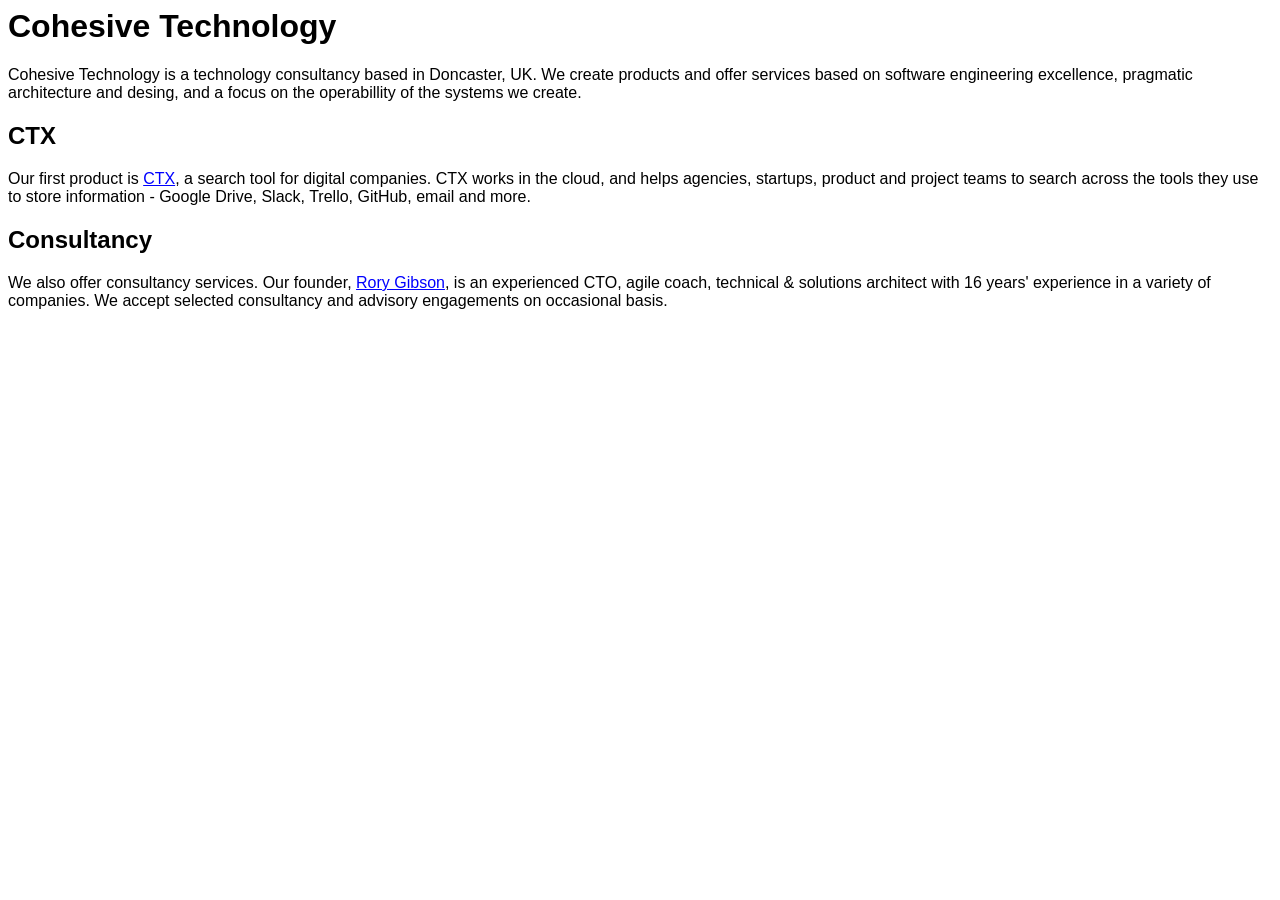
==== index.html @ 454f883f "First version" ====
<html xmlns="http://www.w3.org/1999/xhtml">
    <head>
        <title>Cohesive Technology, makers of CTX</title>
        <link rel="stylesheet" href="site.css" />
        <meta name="google-site-verification" content="IQySKSCemiIQDpsCNLK5K3TGv6FO9pZuAysWC8nieXM" />

        <!-- Global site tag (gtag.js) - Google Analytics -->
        <script async src="https://www.googletagmanager.com/gtag/js?id=UA-115935846-1"></script>
        <script>
         window.dataLayer = window.dataLayer || [];
         function gtag(){dataLayer.push(arguments);}
         gtag('js', new Date());

         gtag('config', 'UA-115935846-1');
        </script>
        <meta name="viewport" content="width=device-width, initial-scale=1.0">
    </head>

    <body>
        <h1>Cohesive Technology</h1>

        <p>Cohesive Technology is a technology consultancy based in Doncaster, UK. We create products and offer services based on software engineering excellence, pragmatic architecture and desing, and a focus on the operabillity of the systems we create.</p>


        <h2>CTX</h2>

        <p>Our first product is <a href="https://getctx.io">CTX</a>, a search tool for digital companies. CTX works in the cloud, and helps agencies, startups, product and project teams to search across the tools they use to store information - Google Drive, Slack, Trello, GitHub, email and more.</p>


        <h2>Consultancy</h2>
        <p>We also offer consultancy services. Our founder, <a href="http://rorygibson.me">Rory Gibson</a>, is an experienced CTO, agile coach, technical & solutions architect with 16 years' experience in a variety of companies. We accept selected consultancy and advisory engagements on occasional basis.</p>

    </body>
</html>
---- site.css ----
body {
  font-family: Arial;
  font-size: 16px;
}

a, a:visited, a:active, a:hover {
  color: blue;
}

ul {
  list-style-type: none;
  padding: 0;
}

li {
  display: inline;

}

li:not(:first-child):before {
  content: " | ";
}


img {
  float: right;
  width: 118px;
}
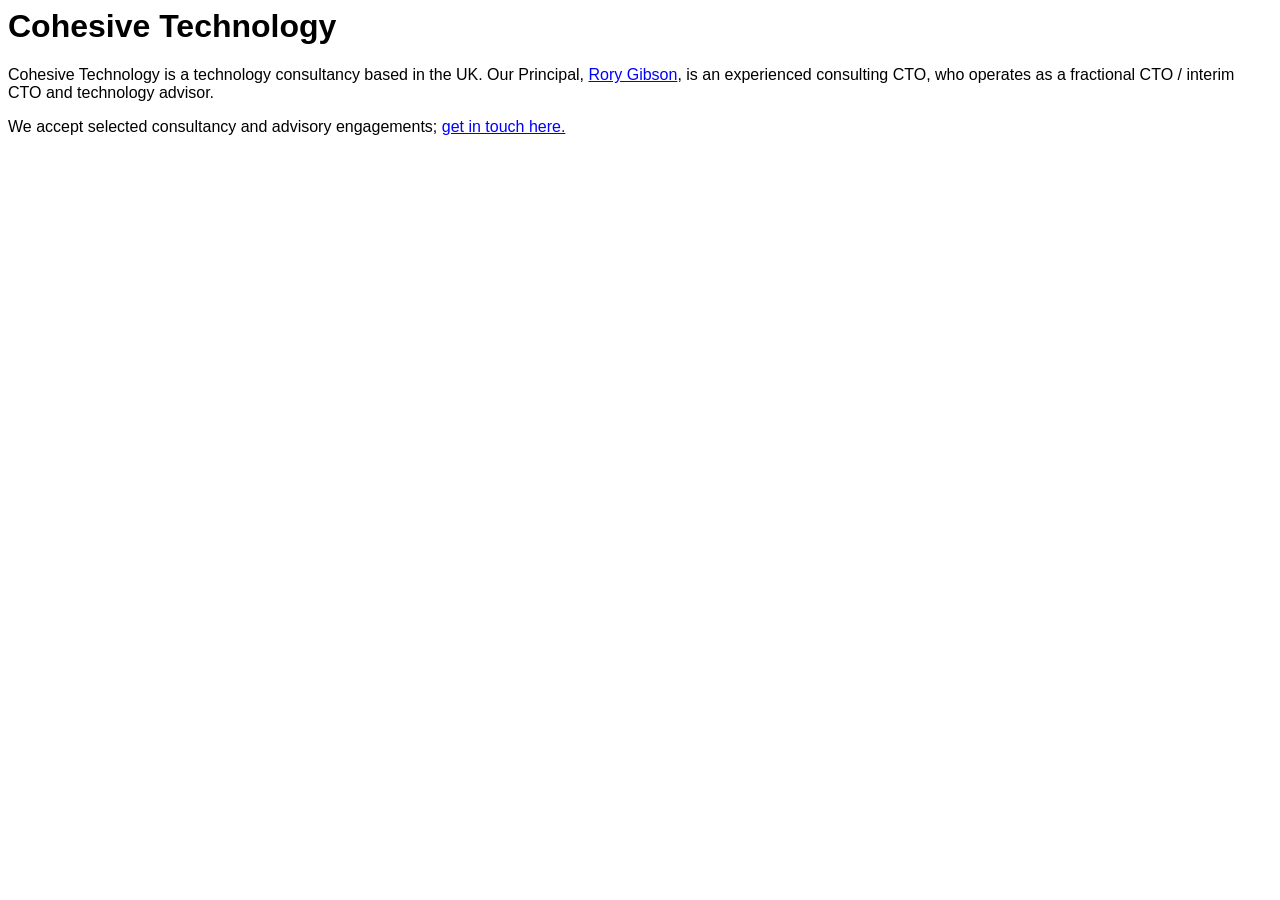
==== commit b611010a: "Update content" ====
--- a/index.html
+++ b/index.html
@@ -19,16 +19,9 @@
     <body>
         <h1>Cohesive Technology</h1>
 
-        <p>Cohesive Technology is a technology consultancy based in Doncaster, UK. We create products and offer services based on software engineering excellence, pragmatic architecture and desing, and a focus on the operabillity of the systems we create.</p>
+        <p>Cohesive Technology is a technology consultancy based in the UK. Our Principal, <a href="https://rorygibson.me">Rory Gibson</a>, is an experienced consulting CTO, who operates as a fractional CTO / interim CTO and technology advisor.</p>
 
-
-        <h2>CTX</h2>
-
-        <p>Our first product is <a href="https://getctx.io">CTX</a>, a search tool for digital companies. CTX works in the cloud, and helps agencies, startups, product and project teams to search across the tools they use to store information - Google Drive, Slack, Trello, GitHub, email and more.</p>
-
-
-        <h2>Consultancy</h2>
-        <p>We also offer consultancy services. Our founder, <a href="http://rorygibson.me">Rory Gibson</a>, is an experienced CTO, agile coach, technical & solutions architect with 16 years' experience in a variety of companies. We accept selected consultancy and advisory engagements on occasional basis.</p>
+        <p>We accept selected consultancy and advisory engagements; <a href="mailto:rg@rorygibson.me">get in touch here.</a></p>
 
     </body>
 </html>
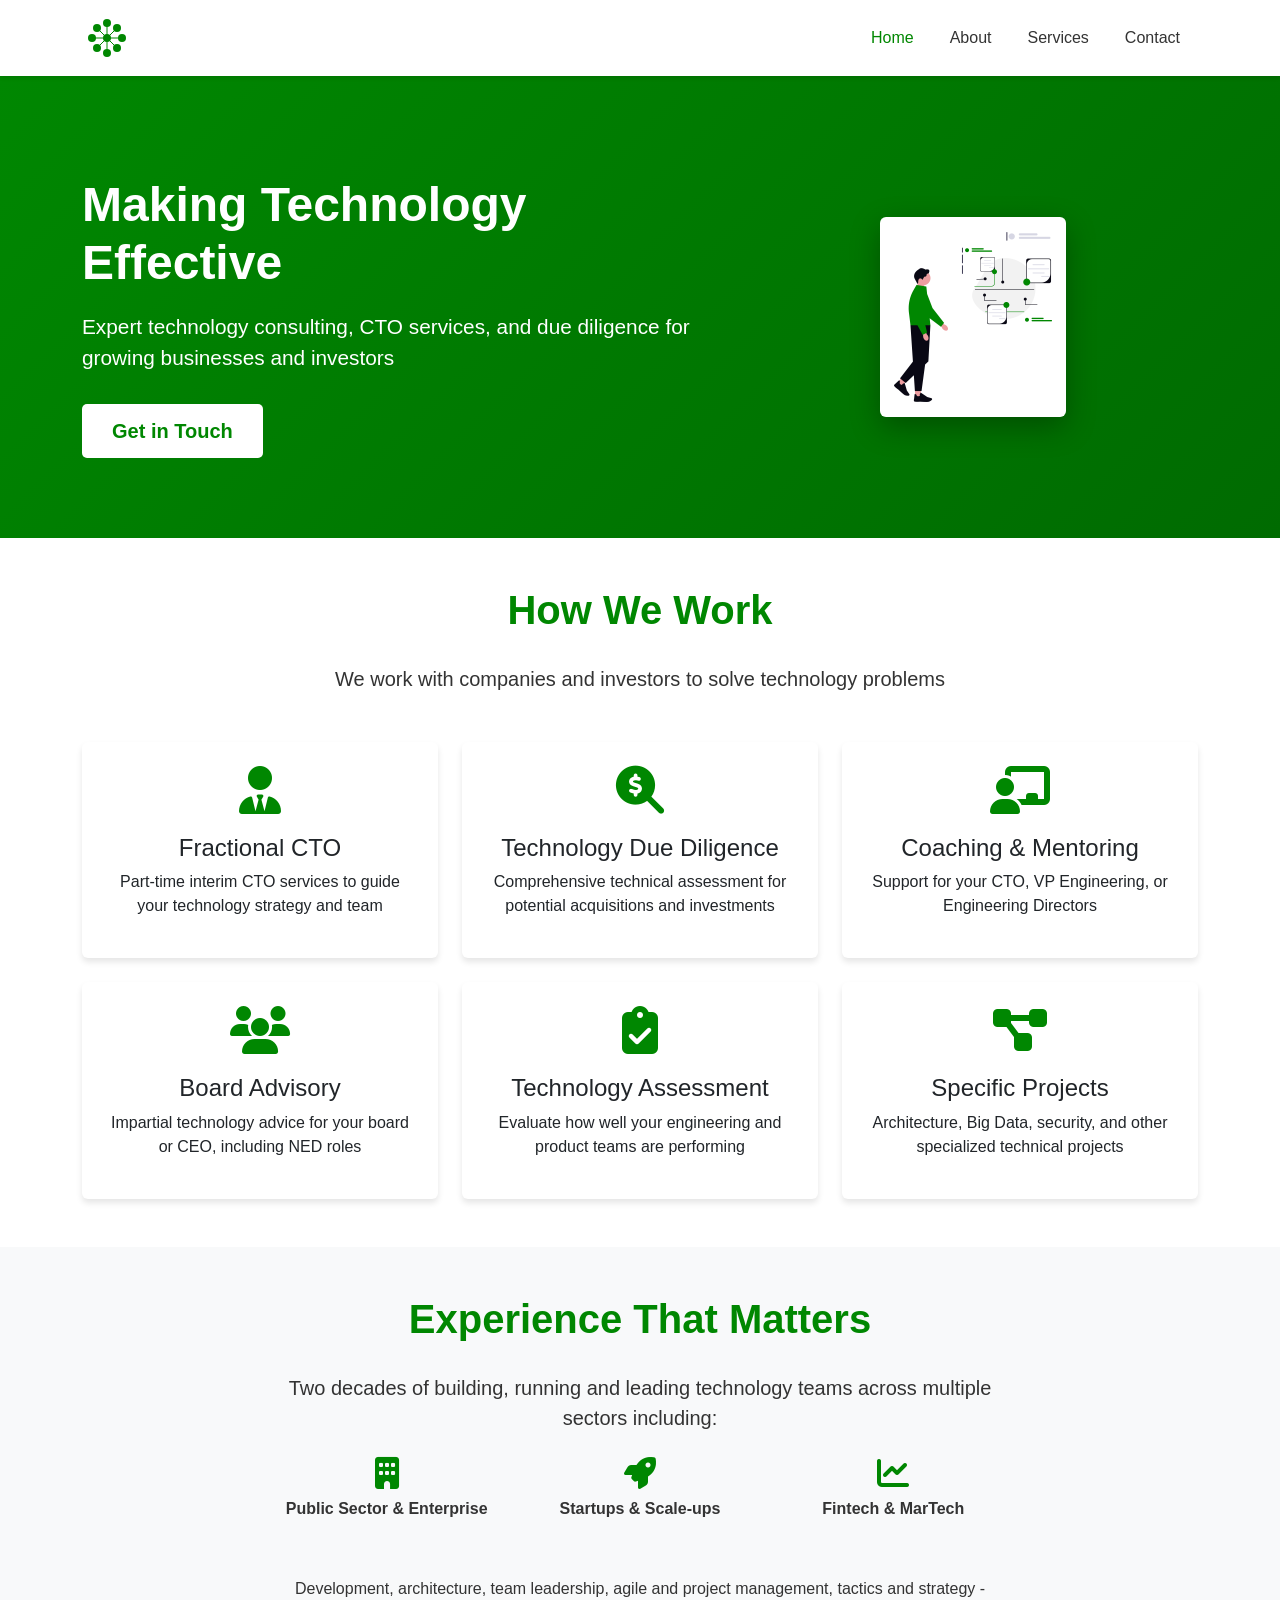
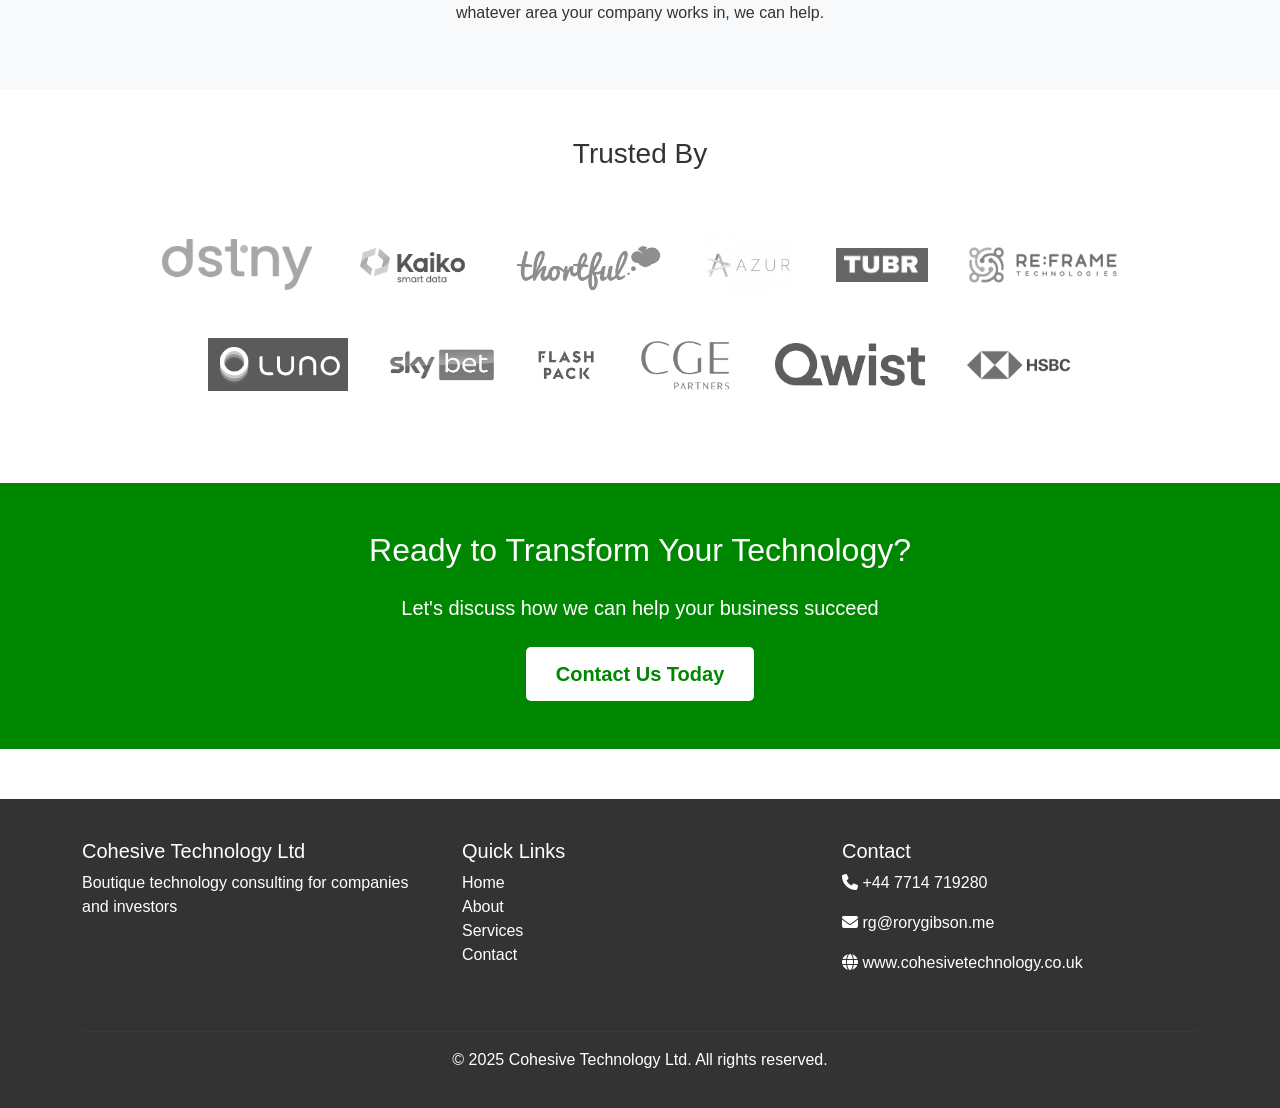
==== commit e47a9c09: "New version uploaded" ====
--- a/index.html
+++ b/index.html
@@ -1,27 +1,242 @@
-<html xmlns="http://www.w3.org/1999/xhtml">
-    <head>
-        <title>Cohesive Technology, makers of CTX</title>
-        <link rel="stylesheet" href="site.css" />
-        <meta name="google-site-verification" content="IQySKSCemiIQDpsCNLK5K3TGv6FO9pZuAysWC8nieXM" />
-
-        <!-- Global site tag (gtag.js) - Google Analytics -->
-        <script async src="https://www.googletagmanager.com/gtag/js?id=UA-115935846-1"></script>
-        <script>
-         window.dataLayer = window.dataLayer || [];
-         function gtag(){dataLayer.push(arguments);}
-         gtag('js', new Date());
-
-         gtag('config', 'UA-115935846-1');
-        </script>
-        <meta name="viewport" content="width=device-width, initial-scale=1.0">
-    </head>
-
-    <body>
-        <h1>Cohesive Technology</h1>
-
-        <p>Cohesive Technology is a technology consultancy based in the UK. Our Principal, <a href="https://rorygibson.me">Rory Gibson</a>, is an experienced consulting CTO, who operates as a fractional CTO / interim CTO and technology advisor.</p>
-
-        <p>We accept selected consultancy and advisory engagements; <a href="mailto:rg@rorygibson.me">get in touch here.</a></p>
-
-    </body>
+<!DOCTYPE html>
+<html lang="en">
+<head>
+    <meta charset="UTF-8">
+    <meta name="viewport" content="width=device-width, initial-scale=1.0">
+    <title>Cohesive Technology - Making Technology Effective</title>
+    <link href="https://cdn.jsdelivr.net/npm/bootstrap@5.3.0/dist/css/bootstrap.min.css" rel="stylesheet">
+    <link href="https://cdnjs.cloudflare.com/ajax/libs/font-awesome/6.4.0/css/all.min.css" rel="stylesheet">
+    <link href="styles.css" rel="stylesheet">
+
+    <meta name="google-site-verification" content="IQySKSCemiIQDpsCNLK5K3TGv6FO9pZuAysWC8nieXM" />
+
+    <!-- Global site tag (gtag.js) - Google Analytics -->
+    <script async src="https://www.googletagmanager.com/gtag/js?id=UA-115935846-1"></script>
+    <script>
+     window.dataLayer = window.dataLayer || [];
+     function gtag(){dataLayer.push(arguments);}
+     gtag('js', new Date());
+
+     gtag('config', 'UA-115935846-1');
+    </script>
+</head>
+<body>
+    <!-- Navigation -->
+    <nav class="navbar navbar-expand-lg navbar-light sticky-top">
+        <div class="container">
+            <a class="navbar-brand" href="index.html">
+                <img src="data:image/svg+xml,%3Csvg xmlns='http://www.w3.org/2000/svg' viewBox='0 0 100 100'%3E%3Ccircle cx='50' cy='50' r='8' fill='%23008701'/%3E%3Ccircle cx='50' cy='20' r='8' fill='%23008701'/%3E%3Ccircle cx='50' cy='80' r='8' fill='%23008701'/%3E%3Ccircle cx='20' cy='50' r='8' fill='%23008701'/%3E%3Ccircle cx='80' cy='50' r='8' fill='%23008701'/%3E%3Ccircle cx='30' cy='30' r='8' fill='%23008701'/%3E%3Ccircle cx='70' cy='70' r='8' fill='%23008701'/%3E%3Ccircle cx='70' cy='30' r='8' fill='%23008701'/%3E%3Ccircle cx='30' cy='70' r='8' fill='%23008701'/%3E%3Cline x1='50' y1='50' x2='50' y2='20' stroke='%23008701' stroke-width='2'/%3E%3Cline x1='50' y1='50' x2='50' y2='80' stroke='%23008701' stroke-width='2'/%3E%3Cline x1='50' y1='50' x2='20' y2='50' stroke='%23008701' stroke-width='2'/%3E%3Cline x1='50' y1='50' x2='80' y2='50' stroke='%23008701' stroke-width='2'/%3E%3Cline x1='50' y1='50' x2='30' y2='30' stroke='%23008701' stroke-width='2'/%3E%3Cline x1='50' y1='50' x2='70' y2='70' stroke='%23008701' stroke-width='2'/%3E%3Cline x1='50' y1='50' x2='70' y2='30' stroke='%23008701' stroke-width='2'/%3E%3Cline x1='50' y1='50' x2='30' y2='70' stroke='%23008701' stroke-width='2'/%3E%3C/svg%3E" alt="Cohesive Technology">
+            </a>
+            <button class="navbar-toggler" type="button" data-bs-toggle="collapse" data-bs-target="#navbarNav">
+                <span class="navbar-toggler-icon"></span>
+            </button>
+            <div class="collapse navbar-collapse justify-content-end" id="navbarNav">
+                <ul class="navbar-nav">
+                    <li class="nav-item"><a class="nav-link active" href="index.html">Home</a></li>
+                    <li class="nav-item"><a class="nav-link" href="about.html">About</a></li>
+                    <li class="nav-item"><a class="nav-link" href="services.html">Services</a></li>
+                    <li class="nav-item"><a class="nav-link" href="contact.html">Contact</a></li>
+                </ul>
+            </div>
+        </div>
+    </nav>
+
+    <!-- Hero Section -->
+    <section class="hero">
+        <div class="container">
+            <div class="row align-items-center">
+                <div class="col-lg-7 mb-4 mb-lg-0">
+                    <h1>Making Technology Effective</h1>
+                    <p>Expert technology consulting, CTO services, and due diligence for growing businesses and investors</p>
+                    <a href="contact.html" class="btn btn-primary btn-lg">Get in Touch</a>
+                </div>
+                <div class="col-lg-5">
+                    <div class="hero-image-placeholder">
+                        <img src="undraw_visionary-technology_f6b3.png" alt="Hero Image" class="img-fluid rounded" style="height: 200px;">
+                    </div>
+                </div>
+            </div>
+        </div>
+    </section>
+
+    <!-- What We Do Section -->
+    <section class="py-5">
+        <div class="container">
+            <h2 class="section-title text-center">How We Work</h2>
+            <p class="lead text-center mb-5">We work with companies and investors to solve technology problems</p>
+            <div class="row g-4">
+                <div class="col-md-6 col-lg-4">
+                    <div class="card service-card">
+                        <div class="card-body text-center p-4">
+                            <i class="fas fa-user-tie service-icon"></i>
+                            <h4>Fractional CTO</h4>
+                            <p>Part-time interim CTO services to guide your technology strategy and team</p>
+                        </div>
+                    </div>
+                </div>
+                <div class="col-md-6 col-lg-4">
+                    <div class="card service-card">
+                        <div class="card-body text-center p-4">
+                            <i class="fas fa-search-dollar service-icon"></i>
+                            <h4>Technology Due Diligence</h4>
+                            <p>Comprehensive technical assessment for potential acquisitions and investments</p>
+                        </div>
+                    </div>
+                </div>
+                <div class="col-md-6 col-lg-4">
+                    <div class="card service-card">
+                        <div class="card-body text-center p-4">
+                            <i class="fas fa-chalkboard-teacher service-icon"></i>
+                            <h4>Coaching & Mentoring</h4>
+                            <p>Support for your CTO, VP Engineering, or Engineering Directors</p>
+                        </div>
+                    </div>
+                </div>
+                <div class="col-md-6 col-lg-4">
+                    <div class="card service-card">
+                        <div class="card-body text-center p-4">
+                            <i class="fas fa-users service-icon"></i>
+                            <h4>Board Advisory</h4>
+                            <p>Impartial technology advice for your board or CEO, including NED roles</p>
+                        </div>
+                    </div>
+                </div>
+                <div class="col-md-6 col-lg-4">
+                    <div class="card service-card">
+                        <div class="card-body text-center p-4">
+                            <i class="fas fa-clipboard-check service-icon"></i>
+                            <h4>Technology Assessment</h4>
+                            <p>Evaluate how well your engineering and product teams are performing</p>
+                        </div>
+                    </div>
+                </div>
+                <div class="col-md-6 col-lg-4">
+                    <div class="card service-card">
+                        <div class="card-body text-center p-4">
+                            <i class="fas fa-project-diagram service-icon"></i>
+                            <h4>Specific Projects</h4>
+                            <p>Architecture, Big Data, security, and other specialized technical projects</p>
+                        </div>
+                    </div>
+                </div>
+            </div>
+        </div>
+    </section>
+
+    <!-- Experience Section -->
+    <section class="py-5 bg-light">
+        <div class="container">
+            <div class="row">
+                <div class="col-lg-8 mx-auto text-center">
+                    <h2 class="section-title">Experience That Matters</h2>
+                    <p class="lead">Two decades of building, running and leading technology teams across multiple sectors including:</p>
+                    <div class="row mt-4">
+                        <div class="col-md-4 mb-3">
+                            <i class="fas fa-building fa-2x mb-2" style="color: var(--brand-green)"></i>
+                            <p><strong>Public Sector & Enterprise</strong></p>
+                        </div>
+                        <div class="col-md-4 mb-3">
+                            <i class="fas fa-rocket fa-2x mb-2" style="color: var(--brand-green)"></i>
+                            <p><strong>Startups & Scale-ups</strong></p>
+                        </div>
+                        <div class="col-md-4 mb-3">
+                            <i class="fas fa-chart-line fa-2x mb-2" style="color: var(--brand-green)"></i>
+                            <p><strong>Fintech & MarTech</strong></p>
+                        </div>
+                    </div>
+                    <p class="mt-4">Development, architecture, team leadership, agile and project management, tactics and strategy - whatever area your company works in, we can help.</p>
+                </div>
+            </div>
+        </div>
+    </section>
+
+    <!-- Clients Section -->
+    <section class="py-5">
+        <div class="container">
+            <h3 class="text-center mb-4" style="color: var(--dark-gray)">Trusted By</h3>
+            <div class="company-list">
+                <div class="company-item">
+                    <img src="dstny.png" alt="dstny" class="company-logo-img">
+                </div>
+                <div class="company-item">
+                    <img src="kaiko.png" alt="kaiko" class="company-logo-img">
+                </div>
+                <div class="company-item">
+                    <img src="thortful.jpg" alt="thortful" class="company-logo-img">
+                </div>
+                <div class="company-item">
+                    <img src="azur.png" alt="azur" class="company-logo-img">
+                </div>
+                <div class="company-item">
+                    <img src="tubr.png" alt="tubr" class="company-logo-img">
+                </div>
+                <div class="company-item">
+                    <img src="reframe.png" alt="reframe" class="company-logo-img">
+                </div>
+                <div class="company-item">
+                    <img src="luno.png" alt="luno" class="company-logo-img">
+                </div>
+                <div class="company-item">
+                    <img src="skybet.png" alt="skybet" class="company-logo-img">
+                </div>
+                <div class="company-item">
+                    <img src="flashpack.png" alt="flashpack" class="company-logo-img">
+                </div>
+                <div class="company-item">
+                    <img src="cge.png" alt="CGE Partners" class="company-logo-img">
+                </div>
+                <div class="company-item">
+                    <img src="qwist.png" alt="Qwist GmbH" class="company-logo-img">
+                </div>
+                <div class="company-item">
+                    <img src="hsbc.png" alt="HSBC" class="company-logo-img">
+                </div>
+            </div>
+        </div>
+    </section>
+
+    <!-- CTA Section -->
+    <section class="py-5" style="background-color: var(--brand-green); color: white;">
+        <div class="container text-center">
+            <h2 class="mb-4">Ready to Transform Your Technology?</h2>
+            <p class="lead mb-4">Let's discuss how we can help your business succeed</p>
+            <a href="contact.html" class="btn btn-primary btn-lg">Contact Us Today</a>
+        </div>
+    </section>
+
+    <!-- Footer -->
+    <footer>
+        <div class="container">
+            <div class="row">
+                <div class="col-md-4 mb-4">
+                    <h5>Cohesive Technology Ltd</h5>
+                    <p>Boutique technology consulting for companies and investors</p>
+                </div>
+                <div class="col-md-4 mb-4">
+                    <h5>Quick Links</h5>
+                    <ul class="list-unstyled">
+                        <li><a href="index.html">Home</a></li>
+                        <li><a href="about.html">About</a></li>
+                        <li><a href="services.html">Services</a></li>
+                        <li><a href="contact.html">Contact</a></li>
+                    </ul>
+                </div>
+                <div class="col-md-4 mb-4">
+                    <h5>Contact</h5>
+                    <p><i class="fas fa-phone"></i> +44 7714 719280</p>
+                    <p><i class="fas fa-envelope"></i> <a href="mailto:rg@rorygibson.me">rg@rorygibson.me</a></p>
+                    <p><i class="fas fa-globe"></i> <a href="http://www.cohesivetechnology.co.uk">www.cohesivetechnology.co.uk</a></p>
+                </div>
+            </div>
+            <hr style="border-color: rgba(255,255,255,0.1)">
+            <div class="text-center">
+                <p>&copy; 2025 Cohesive Technology Ltd. All rights reserved.</p>
+            </div>
+        </div>
+    </footer>
+
+    <script src="https://code.jquery.com/jquery-3.7.0.min.js"></script>
+    <script src="https://cdn.jsdelivr.net/npm/bootstrap@5.3.0/dist/js/bootstrap.bundle.min.js"></script>
+    <script src="index.js"></script>
+</body>
 </html>
--- a/styles.css
+++ b/styles.css
@@ -0,0 +1,317 @@
+:root {
+    --brand-green: #008701;
+    --dark-gray: #333333;
+    --light-gray: #f8f9fa;
+}
+
+body {
+    font-family: 'Segoe UI', Tahoma, Geneva, Verdana, sans-serif;
+    color: var(--dark-gray);
+}
+
+/* Navigation */
+.navbar {
+    background-color: white;
+    box-shadow: 0 2px 4px rgba(0,0,0,0.1);
+}
+
+.navbar-brand img {
+    height: 50px;
+}
+
+.nav-link {
+    color: var(--dark-gray) !important;
+    font-weight: 500;
+    margin: 0 10px;
+}
+
+.nav-link:hover, .nav-link.active {
+    color: var(--brand-green) !important;
+}
+
+/* Hero Section */
+.hero {
+    background: linear-gradient(135deg, var(--brand-green) 0%, #006b01 100%);
+    color: white;
+    padding: 100px 0 80px;
+}
+
+.hero h1 {
+    font-size: 3rem;
+    font-weight: 700;
+    margin-bottom: 20px;
+}
+
+.hero p {
+    font-size: 1.3rem;
+    margin-bottom: 30px;
+}
+
+.hero-image-placeholder {
+    text-align: center;
+}
+
+.hero-image-placeholder img {
+    box-shadow: 0 10px 30px rgba(0,0,0,0.3);
+    max-width: 100%;
+    height: auto;
+}
+
+/* Page Header */
+.page-header {
+    background: linear-gradient(135deg, var(--brand-green) 0%, #006b01 100%);
+    color: white;
+    padding: 60px 0;
+    margin-bottom: 50px;
+}
+
+.page-header h1 {
+    font-size: 2.5rem;
+    font-weight: 700;
+}
+
+/* Buttons */
+.btn-primary {
+    background-color: white;
+    color: var(--brand-green);
+    border: none;
+    padding: 12px 30px;
+    font-weight: 600;
+    border-radius: 5px;
+}
+
+.btn-primary:hover {
+    background-color: var(--light-gray);
+    color: var(--brand-green);
+}
+
+.btn-contact {
+    background-color: var(--brand-green);
+    color: white;
+    padding: 12px 30px;
+    font-size: 1.1rem;
+    border: none;
+    border-radius: 5px;
+    text-decoration: none;
+    display: inline-block;
+    transition: background-color 0.3s ease;
+}
+
+.btn-contact:hover {
+    background-color: #006b01;
+    color: white;
+}
+
+/* Section Titles */
+.section-title {
+    color: var(--brand-green);
+    font-weight: 700;
+    margin-bottom: 30px;
+    font-size: 2.5rem;
+}
+
+/* Service Cards */
+.service-card {
+    border: none;
+    box-shadow: 0 4px 6px rgba(0,0,0,0.1);
+    transition: transform 0.3s ease;
+    height: 100%;
+}
+
+.service-card:hover {
+    transform: translateY(-5px);
+    box-shadow: 0 6px 12px rgba(0,0,0,0.15);
+}
+
+.service-icon {
+    color: var(--brand-green);
+    font-size: 3rem;
+    margin-bottom: 20px;
+}
+
+/* Company List */
+.company-list {
+    display: flex;
+    justify-content: center;
+    align-items: center;
+    flex-wrap: wrap;
+    gap: 40px;
+    padding: 40px 0;
+}
+
+.company-item {
+    display: flex;
+    align-items: center;
+    justify-content: center;
+}
+
+.company-logo-img {
+    max-width: 150px;
+    height: auto;
+    max-height: 60px;
+    object-fit: contain;
+    opacity: 0.7;
+    transition: opacity 0.3s ease;
+    filter: grayscale(100%);
+}
+
+.company-logo-img:hover {
+    opacity: 1;
+    filter: grayscale(0%);
+}
+
+.company-logo {
+    font-size: 1.5rem;
+    color: var(--dark-gray);
+    font-weight: 600;
+}
+
+/* Highlight Box */
+.highlight-box {
+    background-color: var(--light-gray);
+    padding: 30px;
+    border-left: 5px solid var(--brand-green);
+    margin: 30px 0;
+}
+
+/* Value Items */
+.value-item {
+    margin-bottom: 30px;
+}
+
+.value-item i {
+    color: var(--brand-green);
+    font-size: 2rem;
+    margin-bottom: 15px;
+}
+
+/* Service Section */
+.service-section {
+    padding: 50px 0;
+    border-bottom: 1px solid #e0e0e0;
+}
+
+.service-section:last-child {
+    border-bottom: none;
+}
+
+/* Benefit Items */
+.benefit-item {
+    margin-bottom: 15px;
+    padding-left: 30px;
+    position: relative;
+}
+
+.benefit-item:before {
+    content: "✓";
+    position: absolute;
+    left: 0;
+    color: var(--brand-green);
+    font-weight: bold;
+    font-size: 1.2rem;
+}
+
+/* CTA Box */
+.cta-box {
+    background-color: var(--light-gray);
+    padding: 40px;
+    border-radius: 10px;
+    text-align: center;
+    margin: 50px 0;
+}
+
+/* Contact */
+.contact-card {
+    background-color: white;
+    border-radius: 10px;
+    box-shadow: 0 4px 6px rgba(0,0,0,0.1);
+    padding: 40px;
+    margin-bottom: 30px;
+}
+
+.contact-item {
+    display: flex;
+    align-items: start;
+    margin-bottom: 30px;
+    padding-bottom: 30px;
+    border-bottom: 1px solid #e0e0e0;
+}
+
+.contact-item:last-child {
+    margin-bottom: 0;
+    padding-bottom: 0;
+    border-bottom: none;
+}
+
+.contact-icon {
+    font-size: 2rem;
+    color: var(--brand-green);
+    width: 60px;
+    text-align: center;
+    flex-shrink: 0;
+}
+
+.contact-details h4 {
+    color: var(--brand-green);
+    margin-bottom: 10px;
+    font-size: 1.2rem;
+}
+
+.contact-details p {
+    margin: 0;
+    font-size: 1.1rem;
+}
+
+.contact-details a {
+    color: var(--dark-gray);
+    text-decoration: none;
+    transition: color 0.3s ease;
+}
+
+.contact-details a:hover {
+    color: var(--brand-green);
+}
+
+.info-box {
+    background-color: var(--light-gray);
+    padding: 30px;
+    border-radius: 10px;
+    border-left: 5px solid var(--brand-green);
+}
+
+/* Footer */
+footer {
+    background-color: var(--dark-gray);
+    color: white;
+    padding: 40px 0 20px;
+    margin-top: 50px;
+}
+
+footer a {
+    color: white;
+    text-decoration: none;
+}
+
+footer a:hover {
+    color: var(--brand-green);
+}
+
+/* Responsive Design */
+@media (max-width: 768px) {
+    .hero h1 {
+        font-size: 2rem;
+    }
+
+    .hero p {
+        font-size: 1.1rem;
+    }
+
+    .contact-item {
+        flex-direction: column;
+        text-align: center;
+    }
+
+    .contact-icon {
+        margin-bottom: 15px;
+    }
+}
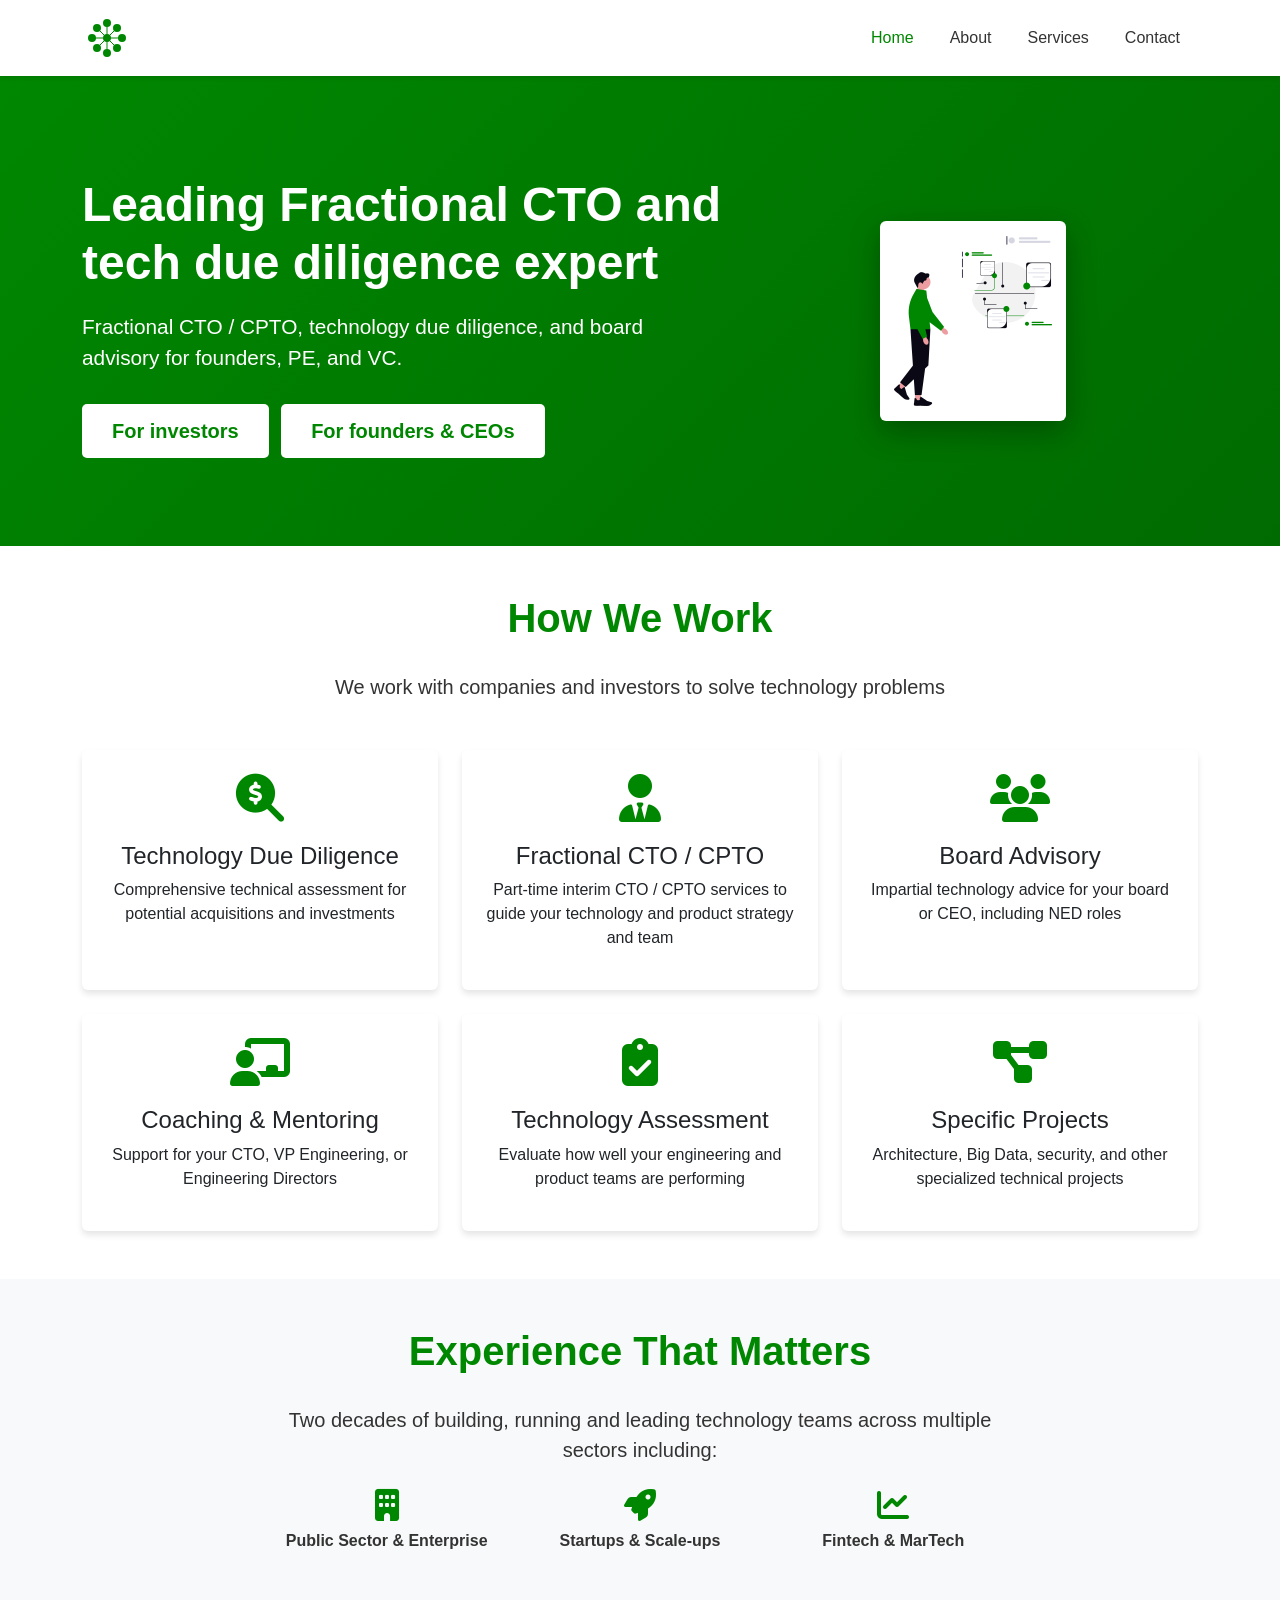
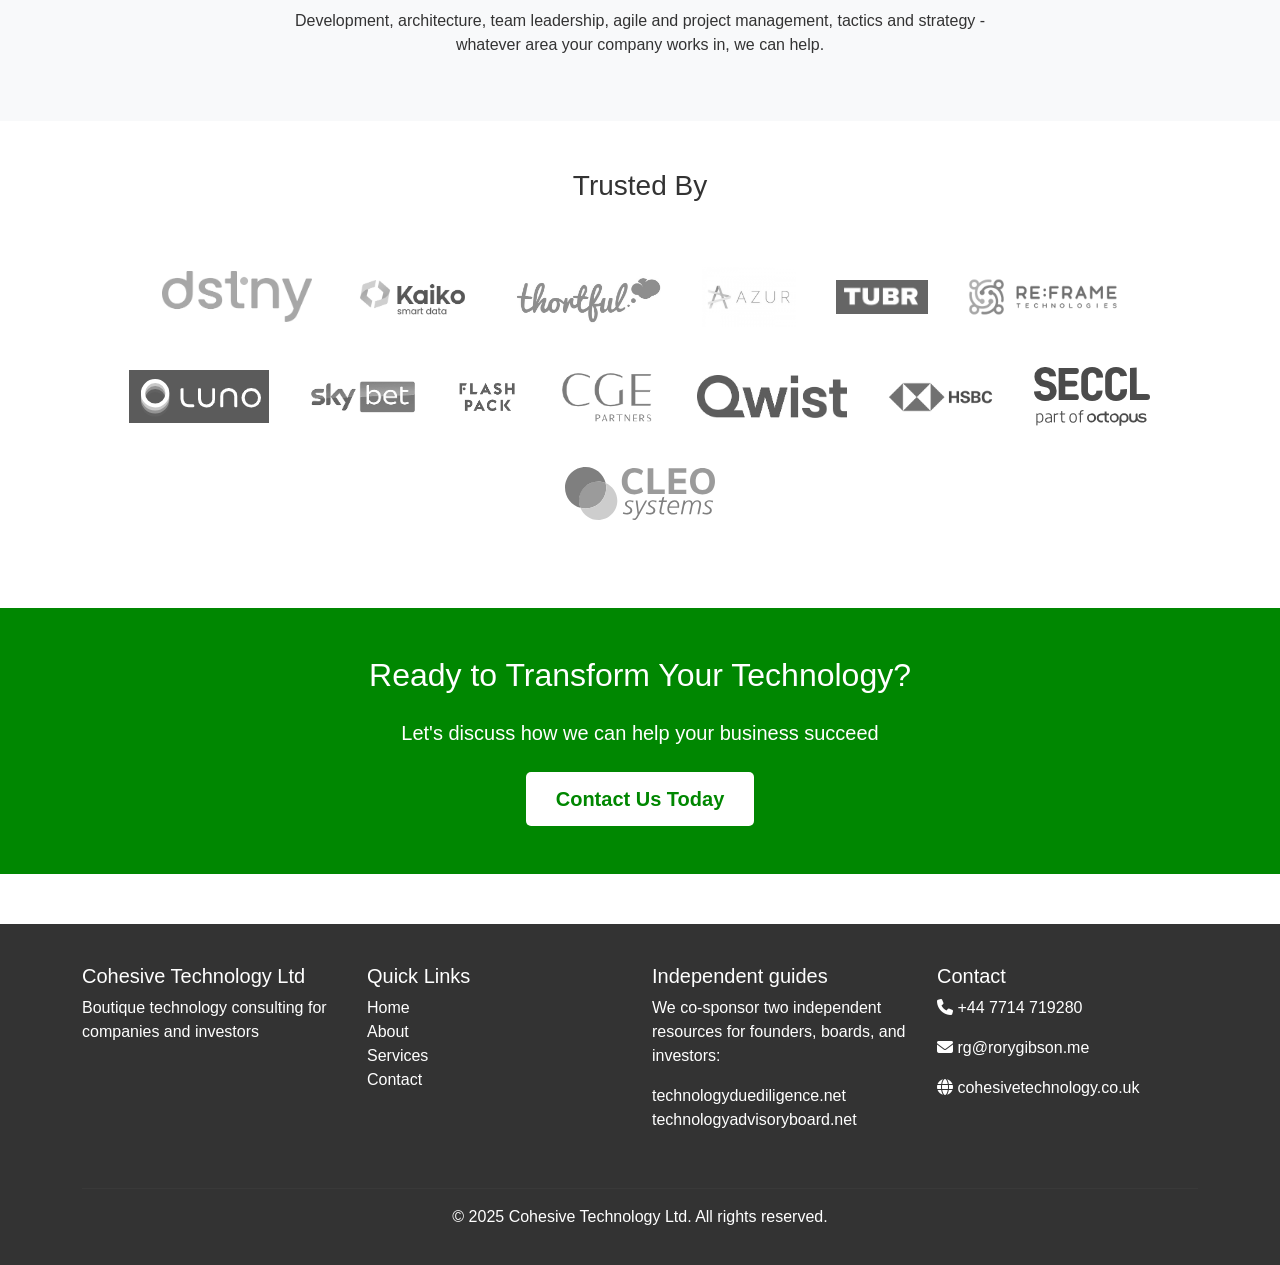
==== commit 15f00eb1: "Site rework: SEO metadata, expanded services page, S3 and CloudFront deploy script Adds title, descr" ====
--- a/index.html
+++ b/index.html
@@ -3,10 +3,28 @@
 <head>
     <meta charset="UTF-8">
     <meta name="viewport" content="width=device-width, initial-scale=1.0">
-    <title>Cohesive Technology - Making Technology Effective</title>
+    <title>Fractional CTO &amp; Technology Due Diligence | Cohesive Technology</title>
+    <meta name="description" content="Leading fractional CTO/CPTO and technology due diligence expert. Cohesive Technology serves founders, PE, and VC with 25 years' experience.">
+    <meta name="theme-color" content="#008701">
     <link href="https://cdn.jsdelivr.net/npm/bootstrap@5.3.0/dist/css/bootstrap.min.css" rel="stylesheet">
     <link href="https://cdnjs.cloudflare.com/ajax/libs/font-awesome/6.4.0/css/all.min.css" rel="stylesheet">
     <link href="styles.css" rel="stylesheet">
+    <link rel="canonical" href="https://cohesivetechnology.co.uk/">
+
+    <!-- Open Graph / Facebook -->
+    <meta property="og:type" content="website">
+    <meta property="og:url" content="https://cohesivetechnology.co.uk/">
+    <meta property="og:title" content="Fractional CTO &amp; Technology Due Diligence | Cohesive Technology">
+    <meta property="og:description" content="Leading fractional CTO/CPTO and technology due diligence expert. Cohesive Technology serves founders, PE, and VC with 25 years' experience.">
+    <meta property="og:image" content="https://cohesivetechnology.co.uk/logo.png">
+    <meta property="og:site_name" content="Cohesive Technology">
+
+    <!-- Twitter Card -->
+    <meta name="twitter:card" content="summary">
+    <meta name="twitter:url" content="https://cohesivetechnology.co.uk/">
+    <meta name="twitter:title" content="Fractional CTO &amp; Technology Due Diligence | Cohesive Technology">
+    <meta name="twitter:description" content="Leading fractional CTO/CPTO and technology due diligence expert. Cohesive Technology serves founders, PE, and VC with 25 years' experience.">
+    <meta name="twitter:image" content="https://cohesivetechnology.co.uk/logo.png">
 
     <meta name="google-site-verification" content="IQySKSCemiIQDpsCNLK5K3TGv6FO9pZuAysWC8nieXM" />
 
@@ -18,6 +36,48 @@
      gtag('js', new Date());
 
      gtag('config', 'UA-115935846-1');
+    </script>
+    <!-- Favicon -->
+    <link rel="icon" type="image/svg+xml" href="/favicon.svg">
+    <link rel="icon" type="image/png" href="/logo.png">
+    <link rel="apple-touch-icon" href="/logo.png">
+
+    <!-- JSON-LD: Organization -->
+    <script type="application/ld+json">
+    {
+      "@context": "https://schema.org",
+      "@type": "ProfessionalService",
+      "name": "Cohesive Technology Ltd",
+      "alternateName": "Cohesive Technology",
+      "url": "https://cohesivetechnology.co.uk/",
+      "logo": "https://cohesivetechnology.co.uk/logo.png",
+      "image": "https://cohesivetechnology.co.uk/logo.png",
+      "description": "Boutique technology consulting — fractional CTO/CPTO, technology due diligence, and board advisory for founders, PE, and VC.",
+      "foundingDate": "2016",
+      "founder": {
+        "@type": "Person",
+        "name": "Rory Gibson",
+        "url": "https://cohesivetechnology.co.uk/about.html"
+      },
+      "address": {
+        "@type": "PostalAddress",
+        "streetAddress": "Coach House, Barton Lane",
+        "addressLocality": "Armthorpe",
+        "postalCode": "DN3 3AA",
+        "addressCountry": "GB"
+      },
+      "telephone": "+44 7714 719280",
+      "email": "rg@rorygibson.me",
+      "areaServed": ["United Kingdom", "Europe", "United States"],
+      "serviceType": [
+        "Fractional CTO",
+        "Fractional CPTO",
+        "Technology Due Diligence",
+        "Board Advisory",
+        "Technology Coaching",
+        "Technology Assessment"
+      ]
+    }
     </script>
 </head>
 <body>
@@ -46,9 +106,12 @@
         <div class="container">
             <div class="row align-items-center">
                 <div class="col-lg-7 mb-4 mb-lg-0">
-                    <h1>Making Technology Effective</h1>
-                    <p>Expert technology consulting, CTO services, and due diligence for growing businesses and investors</p>
-                    <a href="contact.html" class="btn btn-primary btn-lg">Get in Touch</a>
+                    <h1>Leading Fractional CTO and tech due diligence expert</h1>
+                    <p>Fractional CTO / CPTO, technology due diligence, and board advisory for founders, PE, and VC.</p>
+                    <div>
+                        <a href="services.html#for-investors" class="btn btn-primary btn-lg me-2 mb-2">For investors</a>
+                        <a href="services.html#for-founders" class="btn btn-primary btn-lg mb-2">For founders &amp; CEOs</a>
+                    </div>
                 </div>
                 <div class="col-lg-5">
                     <div class="hero-image-placeholder">
@@ -68,15 +131,6 @@
                 <div class="col-md-6 col-lg-4">
                     <div class="card service-card">
                         <div class="card-body text-center p-4">
-                            <i class="fas fa-user-tie service-icon"></i>
-                            <h4>Fractional CTO</h4>
-                            <p>Part-time interim CTO services to guide your technology strategy and team</p>
-                        </div>
-                    </div>
-                </div>
-                <div class="col-md-6 col-lg-4">
-                    <div class="card service-card">
-                        <div class="card-body text-center p-4">
                             <i class="fas fa-search-dollar service-icon"></i>
                             <h4>Technology Due Diligence</h4>
                             <p>Comprehensive technical assessment for potential acquisitions and investments</p>
@@ -86,18 +140,27 @@
                 <div class="col-md-6 col-lg-4">
                     <div class="card service-card">
                         <div class="card-body text-center p-4">
+                            <i class="fas fa-user-tie service-icon"></i>
+                            <h4>Fractional CTO / CPTO</h4>
+                            <p>Part-time interim CTO / CPTO services to guide your technology and product strategy and team</p>
+                        </div>
+                    </div>
+                </div>
+                <div class="col-md-6 col-lg-4">
+                    <div class="card service-card">
+                        <div class="card-body text-center p-4">
+                            <i class="fas fa-users service-icon"></i>
+                            <h4>Board Advisory</h4>
+                            <p>Impartial technology advice for your board or CEO, including NED roles</p>
+                        </div>
+                    </div>
+                </div>
+                <div class="col-md-6 col-lg-4">
+                    <div class="card service-card">
+                        <div class="card-body text-center p-4">
                             <i class="fas fa-chalkboard-teacher service-icon"></i>
                             <h4>Coaching & Mentoring</h4>
                             <p>Support for your CTO, VP Engineering, or Engineering Directors</p>
-                        </div>
-                    </div>
-                </div>
-                <div class="col-md-6 col-lg-4">
-                    <div class="card service-card">
-                        <div class="card-body text-center p-4">
-                            <i class="fas fa-users service-icon"></i>
-                            <h4>Board Advisory</h4>
-                            <p>Impartial technology advice for your board or CEO, including NED roles</p>
                         </div>
                     </div>
                 </div>
@@ -191,6 +254,16 @@
                 <div class="company-item">
                     <img src="hsbc.png" alt="HSBC" class="company-logo-img">
                 </div>
+                <div class="company-item">
+                    <a href="https://seccl.tech" target="_blank" rel="noopener">
+                        <img src="seccl.svg" alt="Seccl" class="company-logo-img">
+                    </a>
+                </div>
+                <div class="company-item">
+                    <a href="https://www.cleosystems.com" target="_blank" rel="noopener">
+                        <img src="cleo.svg" alt="CLEO Systems" class="company-logo-img">
+                    </a>
+                </div>
             </div>
         </div>
     </section>
@@ -208,11 +281,11 @@
     <footer>
         <div class="container">
             <div class="row">
-                <div class="col-md-4 mb-4">
+                <div class="col-md-3 mb-4">
                     <h5>Cohesive Technology Ltd</h5>
                     <p>Boutique technology consulting for companies and investors</p>
                 </div>
-                <div class="col-md-4 mb-4">
+                <div class="col-md-3 mb-4">
                     <h5>Quick Links</h5>
                     <ul class="list-unstyled">
                         <li><a href="index.html">Home</a></li>
@@ -221,11 +294,19 @@
                         <li><a href="contact.html">Contact</a></li>
                     </ul>
                 </div>
-                <div class="col-md-4 mb-4">
+                <div class="col-md-3 mb-4">
+                    <h5>Independent guides</h5>
+                    <p>We co-sponsor two independent resources for founders, boards, and investors:</p>
+                    <ul class="list-unstyled">
+                        <li><a href="https://technologyduediligence.net">technologyduediligence.net</a></li>
+                        <li><a href="https://technologyadvisoryboard.net">technologyadvisoryboard.net</a></li>
+                    </ul>
+                </div>
+                <div class="col-md-3 mb-4">
                     <h5>Contact</h5>
                     <p><i class="fas fa-phone"></i> +44 7714 719280</p>
                     <p><i class="fas fa-envelope"></i> <a href="mailto:rg@rorygibson.me">rg@rorygibson.me</a></p>
-                    <p><i class="fas fa-globe"></i> <a href="http://www.cohesivetechnology.co.uk">www.cohesivetechnology.co.uk</a></p>
+                    <p><i class="fas fa-globe"></i> <a href="https://cohesivetechnology.co.uk">cohesivetechnology.co.uk</a></p>
                 </div>
             </div>
             <hr style="border-color: rgba(255,255,255,0.1)">
